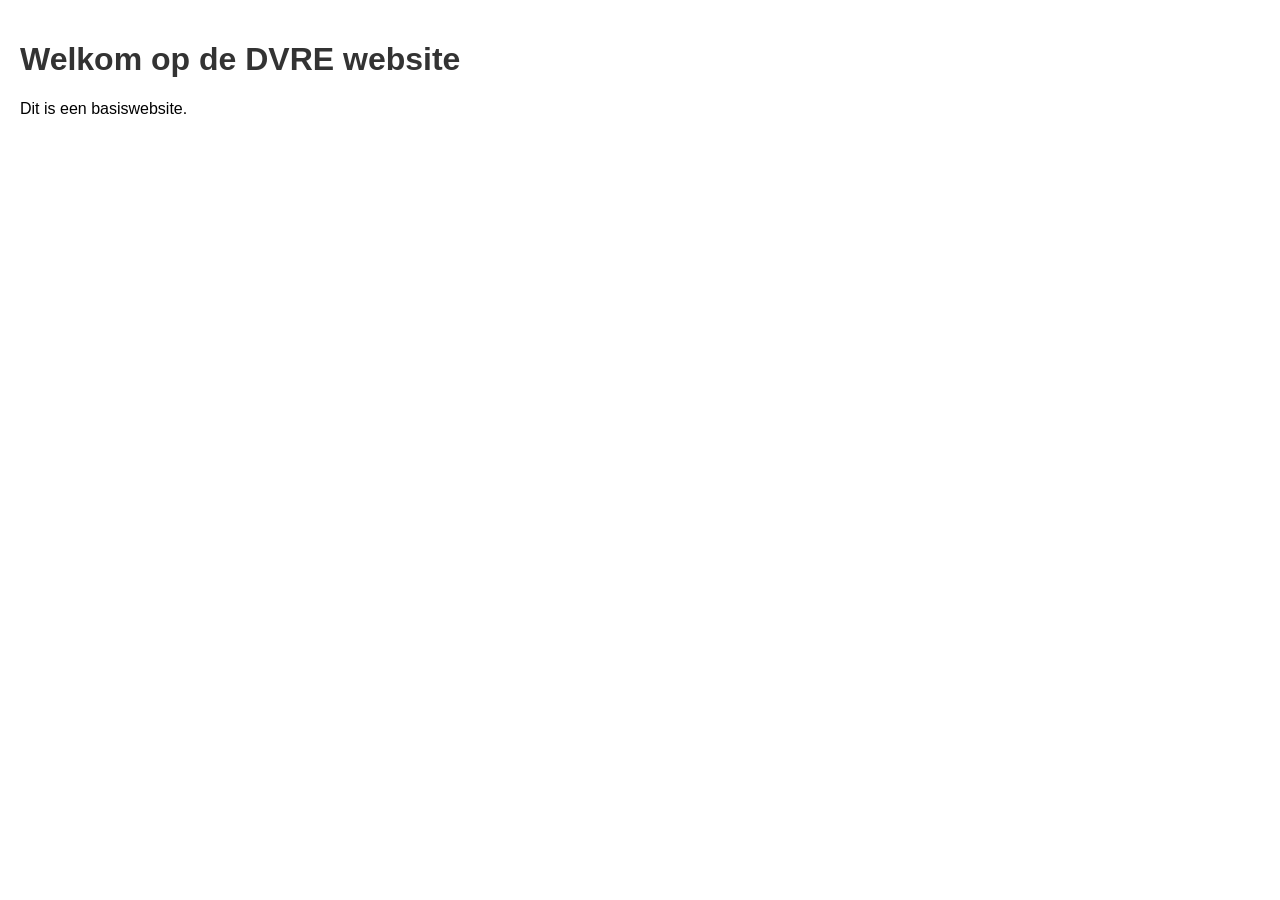
==== index.html @ 561b9177 "Initial commit: DVRE project with HTML, CSS en JS Co-Authored-By: Claude Sonnet 4.6 <noreply@anthrop" ====
<!DOCTYPE html>
<html lang="nl">
<head>
    <meta charset="UTF-8">
    <meta name="viewport" content="width=device-width, initial-scale=1.0">
    <title>DVRE Website</title>
    <link rel="stylesheet" href="css/style.css">
</head>
<body>
    <h1>Welkom op de DVRE website</h1>
    <p>Dit is een basiswebsite.</p>
    <script src="js/script.js"></script>
</body>
</html>
---- css/style.css ----
/* Basis CSS stijlen */
body {
    font-family: Arial, sans-serif;
    margin: 0;
    padding: 20px;
}

h1 {
    color: #333;
}
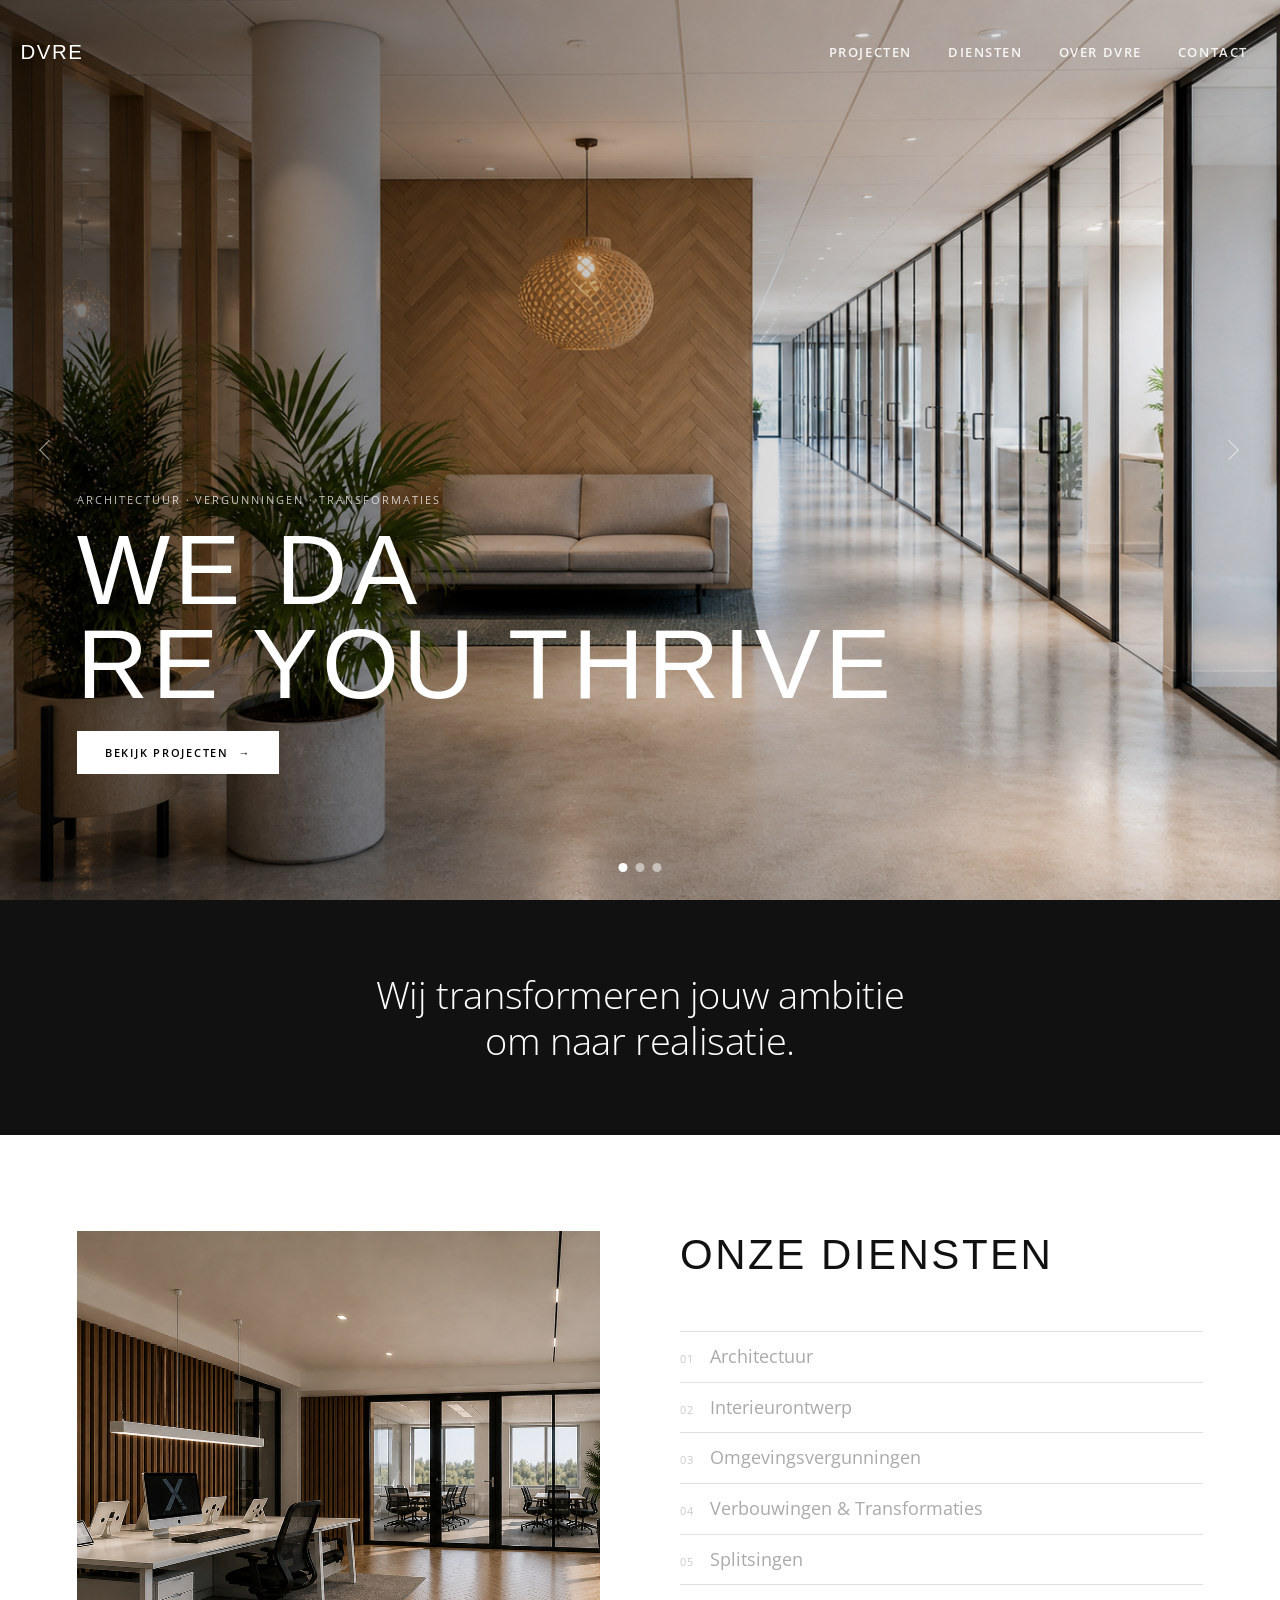
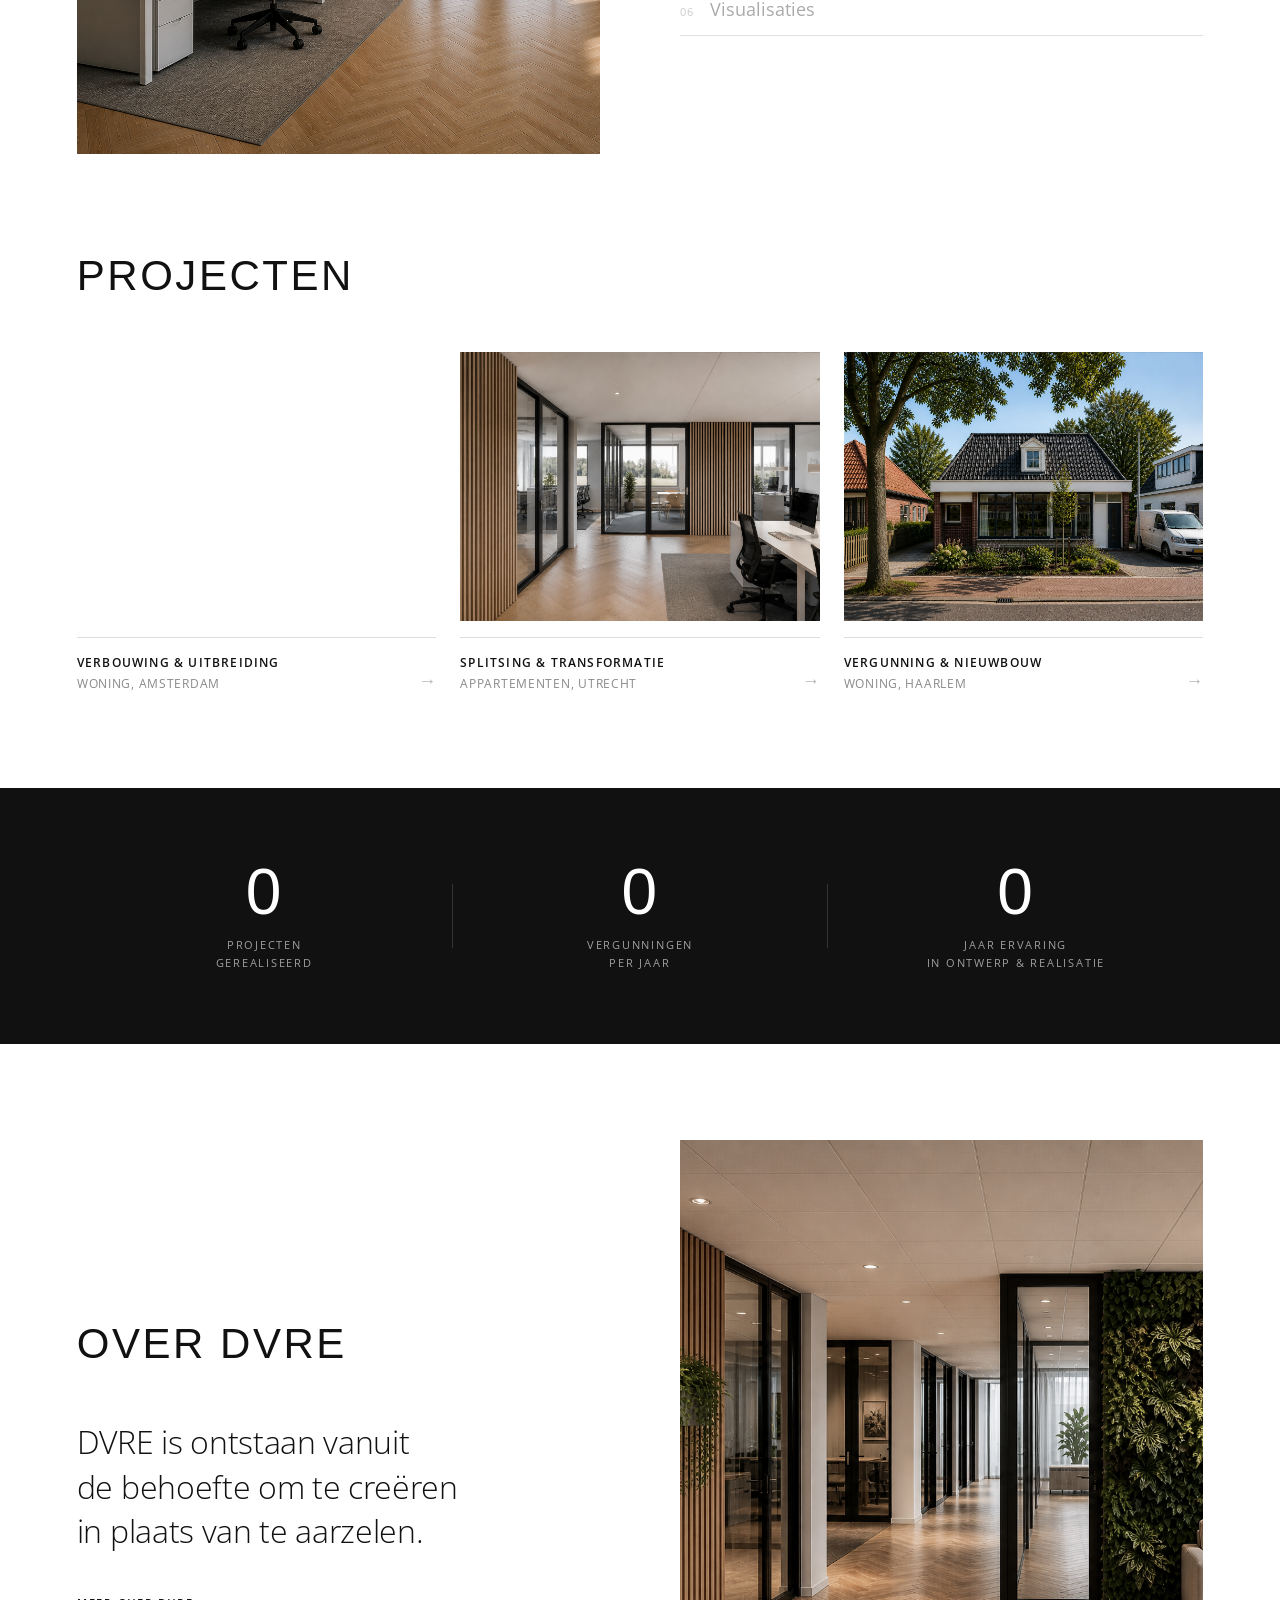
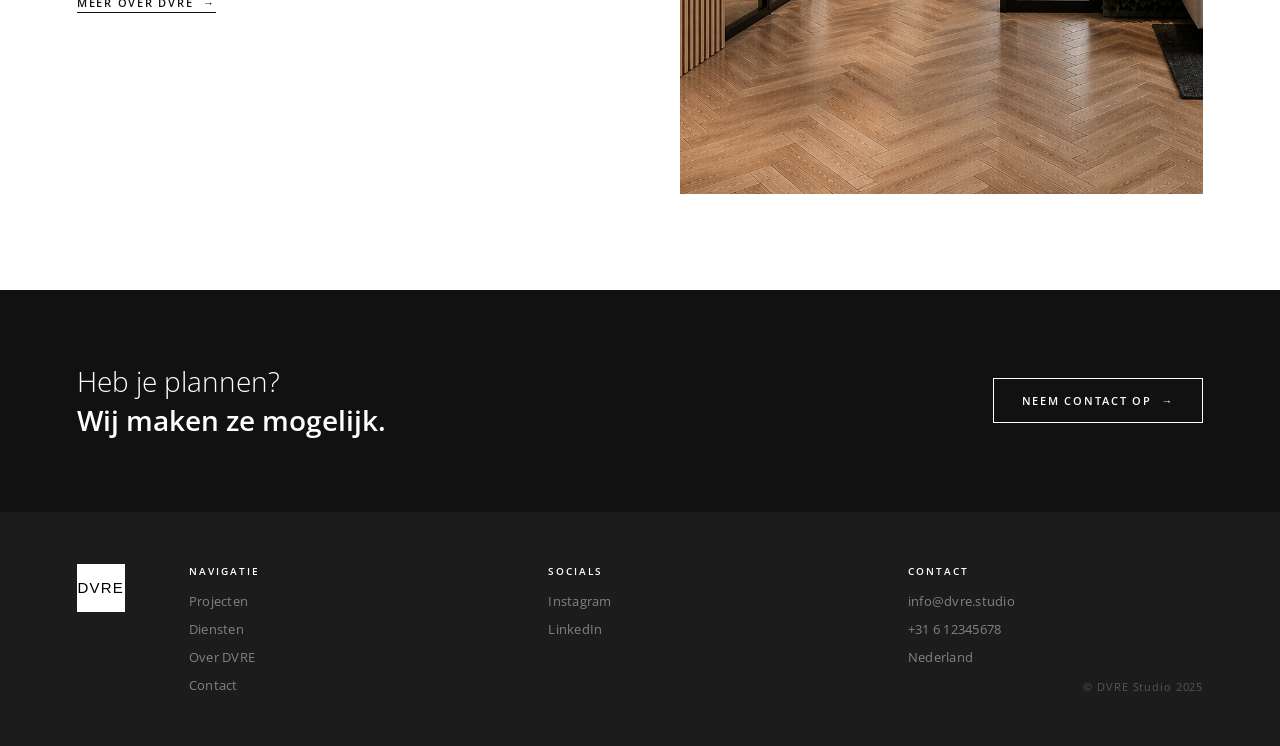
==== commit 1531172d: "Voeg subpagina's toe en verbeter website - Nieuwe pagina's: projecten.html, diensten.html, over.html" ====
--- a/index.html
+++ b/index.html
@@ -3,12 +3,248 @@
 <head>
     <meta charset="UTF-8">
     <meta name="viewport" content="width=device-width, initial-scale=1.0">
-    <title>DVRE Website</title>
-    <link rel="stylesheet" href="css/style.css">
+    <title>DVRE</title>
+    <link rel="stylesheet" href="css/style.css?v=37">
 </head>
 <body>
-    <h1>Welkom op de DVRE website</h1>
-    <p>Dit is een basiswebsite.</p>
+
+    <!-- Intro overlay -->
+    <div id="intro">
+        <div id="intro-letters">
+            <span class="letter" style="animation-delay: 0s">D</span>
+            <span class="letter" style="animation-delay: 0.18s">V</span>
+            <span class="letter" style="animation-delay: 0.36s">R</span>
+            <span class="letter" style="animation-delay: 0.54s">E</span>
+        </div>
+    </div>
+
+    <!-- Navigatiebalk -->
+    <header id="navbar">
+        <div id="logo">
+            <span>DVRE</span>
+        </div>
+        <nav id="main-nav">
+            <a href="projecten.html">Projecten</a>
+            <a href="diensten.html">Diensten</a>
+            <a href="over.html">Over DVRE</a>
+            <a href="contact.html">Contact</a>
+        </nav>
+        <button id="hamburger" aria-label="Menu">
+            <span></span><span></span><span></span>
+        </button>
+    </header>
+
+    <!-- Mobiel menu -->
+    <div id="mobile-menu">
+        <button id="mobile-close">✕</button>
+        <nav id="mobile-nav">
+            <a href="projecten.html">Projecten</a>
+            <a href="diensten.html">Diensten</a>
+            <a href="over.html">Over DVRE</a>
+            <a href="contact.html">Contact</a>
+        </nav>
+    </div>
+
+    <!-- Hero slider -->
+    <section id="hero">
+        <div class="slide active" style="background-image: url('images/Slider/Slider 01.png');"></div>
+        <div class="slide" style="background-image: url('images/Slider/Slider 02.png');"></div>
+        <div class="slide" style="background-image: url('images/Slider/Slider 03.png');"></div>
+
+        <div id="hero-overlay"></div>
+
+        <div id="hero-text">
+            <p class="hero-label">Architectuur · Vergunningen · Transformaties</p>
+            <h1 class="hero-title">
+                We&nbsp;D<span class="letter-morph"><span class="lm-front">A</span><span class="lm-back">V</span></span>RE&nbsp;you&nbsp;THRIVE
+            </h1>
+            <a href="projecten.html" class="btn-primary">Bekijk projecten &nbsp;→</a>
+        </div>
+
+        <button class="slider-arrow" id="arrow-prev"></button>
+        <button class="slider-arrow" id="arrow-next"></button>
+        <div id="slider-dots">
+            <span class="dot active"></span>
+            <span class="dot"></span>
+            <span class="dot"></span>
+        </div>
+    </section>
+
+    <!-- Tagline blok -->
+    <section id="tagline-block">
+        <p id="tagline-text">Wij transformeren jouw ambitie<br>om naar realisatie.</p>
+    </section>
+
+    <!-- Diensten -->
+    <section id="diensten">
+        <div class="diensten-inner">
+
+            <!-- Foto links -->
+            <div id="diensten-img-panel" style="background-image: url('images/Onze diensten/Foto 01.png');"></div>
+
+            <!-- Tekst rechts -->
+            <div id="diensten-right">
+                <div class="section-header">
+                    <span class="section-label">Onze diensten</span>
+                    <div class="section-rule"></div>
+                </div>
+                <div class="diensten-list">
+                    <div class="dienst-row" data-index="0">
+                        <span class="dienst-num">01</span>
+                        <span class="dienst-name">Architectuur</span>
+                    </div>
+                    <div class="dienst-row" data-index="1">
+                        <span class="dienst-num">02</span>
+                        <span class="dienst-name">Interieurontwerp</span>
+                    </div>
+                    <div class="dienst-row" data-index="2">
+                        <span class="dienst-num">03</span>
+                        <span class="dienst-name">Omgevingsvergunningen</span>
+                    </div>
+                    <div class="dienst-row" data-index="3">
+                        <span class="dienst-num">04</span>
+                        <span class="dienst-name">Verbouwingen &amp; Transformaties</span>
+                    </div>
+                    <div class="dienst-row" data-index="4">
+                        <span class="dienst-num">05</span>
+                        <span class="dienst-name">Splitsingen</span>
+                    </div>
+                    <div class="dienst-row" data-index="5">
+                        <span class="dienst-num">06</span>
+                        <span class="dienst-name">Visualisaties</span>
+                    </div>
+                </div>
+                <div class="diensten-desc-wrap">
+                    <div class="dienst-desc" data-index="0">
+                        <p>Goed ontwerp begint met luisteren. Bij DVRE vertalen we jouw wensen, de plek en de context naar architectuur die klopt — niet alleen op papier, maar ook in gebruik.</p>
+                    </div>
+                    <div class="dienst-desc" data-index="1">
+                        <p>Een ruimte bepaalt hoe je je voelt. Wij ontwerpen interieurs die niet alleen mooi zijn, maar die werken. Licht, materiaal en proporties — alles is bewust gekozen.</p>
+                    </div>
+                    <div class="dienst-desc" data-index="2">
+                        <p>Vergunningen zijn het fundament van elk bouwproject. Bij DVRE begeleiden we het traject van vooroverleg tot definitieve beschikking — zonder verrassingen.</p>
+                    </div>
+                    <div class="dienst-desc" data-index="3">
+                        <p>Bestaande gebouwen hebben karakter. DVRE geeft bestaande panden nieuw leven — met respect voor het verleden en oog voor de toekomst.</p>
+                    </div>
+                    <div class="dienst-desc" data-index="4">
+                        <p>Van één woning naar meerdere zelfstandige eenheden — van technische haalbaarheid en vergunningstraject tot de indeling en het ontwerp per eenheid.</p>
+                    </div>
+                    <div class="dienst-desc" data-index="5">
+                        <p>Voordat de eerste steen wordt gelegd, laat DVRE zien hoe het eruit gaat zien. Beelden die het gevoel van de ruimte overbrengen.</p>
+                    </div>
+                </div>
+            </div>
+
+        </div>
+    </section>
+
+    <!-- Projecten -->
+    <section id="projecten">
+        <div class="section-header">
+            <span class="section-label">Projecten</span>
+            <div class="section-rule"></div>
+        </div>
+        <div class="projecten-grid">
+            <div class="project-card">
+                <div class="project-img" style="background-image: url('images/Projecten homepage/Project 01.png');"></div>
+                <div class="project-info">
+                    <div>
+                        <p class="project-type">Verbouwing &amp; Uitbreiding</p>
+                        <p class="project-loc">Woning, Amsterdam</p>
+                    </div>
+                    <span class="project-arrow">→</span>
+                </div>
+            </div>
+            <div class="project-card">
+                <div class="project-img" style="background-image: url('images/Projecten homepage/Project 02.png');"></div>
+                <div class="project-info">
+                    <div>
+                        <p class="project-type">Splitsing &amp; Transformatie</p>
+                        <p class="project-loc">Appartementen, Utrecht</p>
+                    </div>
+                    <span class="project-arrow">→</span>
+                </div>
+            </div>
+            <div class="project-card">
+                <div class="project-img" style="background-image: url('images/Projecten homepage/Project 03.png');"></div>
+                <div class="project-info">
+                    <div>
+                        <p class="project-type">Vergunning &amp; Nieuwbouw</p>
+                        <p class="project-loc">Woning, Haarlem</p>
+                    </div>
+                    <span class="project-arrow">→</span>
+                </div>
+            </div>
+        </div>
+    </section>
+
+    <!-- Stats -->
+    <section id="stats">
+        <div class="stat">
+            <span class="stat-num" data-target="20">0</span>
+            <span class="stat-label">Projecten<br>gerealiseerd</span>
+        </div>
+        <div class="stat-divider"></div>
+        <div class="stat">
+            <span class="stat-num" data-target="10">0</span>
+            <span class="stat-label">Vergunningen<br>per jaar</span>
+        </div>
+        <div class="stat-divider"></div>
+        <div class="stat">
+            <span class="stat-num" data-target="5">0</span>
+            <span class="stat-label">Jaar ervaring<br>in ontwerp &amp; realisatie</span>
+        </div>
+    </section>
+
+    <!-- Over DVRE -->
+    <section id="over">
+        <div id="over-text">
+            <div class="section-header">
+                <span class="section-label">Over DVRE</span>
+                <div class="section-rule"></div>
+            </div>
+            <p class="over-quote">DVRE is ontstaan vanuit<br>de behoefte om te creëren<br>in plaats van te aarzelen.</p>
+            <a href="#" class="btn-secondary">Meer over DVRE &nbsp;→</a>
+        </div>
+        <div id="over-img" style="background-image: url('images/Over ons/Over ons.png');"></div>
+    </section>
+
+    <!-- Contact CTA -->
+    <section id="contact-cta">
+        <div id="cta-text">
+            <p>Heb je plannen?</p>
+            <p><strong>Wij maken ze mogelijk.</strong></p>
+        </div>
+        <a href="#" class="btn-primary btn-outline">Neem contact op &nbsp;→</a>
+    </section>
+
+    <!-- Footer -->
+    <footer id="footer">
+        <div id="footer-logo">
+            <div id="footer-logo-box"><span>DVRE</span></div>
+        </div>
+        <div class="footer-col">
+            <p class="footer-heading">Navigatie</p>
+            <a href="#">Projecten</a>
+            <a href="#">Diensten</a>
+            <a href="#over">Over DVRE</a>
+            <a href="#contact-cta">Contact</a>
+        </div>
+        <div class="footer-col">
+            <p class="footer-heading">Socials</p>
+            <a href="#">Instagram</a>
+            <a href="#">LinkedIn</a>
+        </div>
+        <div class="footer-col">
+            <p class="footer-heading">Contact</p>
+            <a href="#">info@dvre.studio</a>
+            <a href="#">+31 6 12345678</a>
+            <span>Nederland</span>
+        </div>
+        <div id="footer-copy">© DVRE Studio 2025</div>
+    </footer>
+
     <script src="js/script.js"></script>
 </body>
-</html>+</html>
--- a/css/style.css
+++ b/css/style.css
@@ -1,10 +1,797 @@
-/* Basis CSS stijlen */
+/* =====================
+   FONTS
+   ===================== */
+@font-face {
+    font-family: 'Open Sans';
+    src: url('../fonts/OpenSans-Light.ttf') format('truetype');
+    font-weight: 300;
+    font-style: normal;
+    font-display: swap;
+}
+@font-face {
+    font-family: 'Open Sans';
+    src: url('../fonts/OpenSans-Regular.ttf') format('truetype');
+    font-weight: 400;
+    font-style: normal;
+    font-display: swap;
+}
+@font-face {
+    font-family: 'Open Sans';
+    src: url('../fonts/OpenSans-Medium.ttf') format('truetype');
+    font-weight: 500;
+    font-style: normal;
+    font-display: swap;
+}
+@font-face {
+    font-family: 'Open Sans';
+    src: url('../fonts/OpenSans-SemiBold.ttf') format('truetype');
+    font-weight: 600;
+    font-style: normal;
+    font-display: swap;
+}
+
+/* =====================
+   RESET & BASE
+   ===================== */
+*, *::before, *::after { margin: 0; padding: 0; box-sizing: border-box; }
+
+html { scroll-behavior: smooth; }
+
 body {
-    font-family: Arial, sans-serif;
-    margin: 0;
-    padding: 20px;
-}
-
-h1 {
-    color: #333;
-}+    font-family: 'Open Sans', Arial, sans-serif;
+    background: #fff;
+    color: #111;
+    overflow-x: hidden;
+}
+
+/* =====================
+   INTRO
+   ===================== */
+#intro {
+    position: fixed;
+    inset: 0;
+    background: #000;
+    display: flex;
+    align-items: center;
+    justify-content: center;
+    z-index: 9999;
+    transition: opacity 1.4s ease;
+}
+
+#intro.fade-out { opacity: 0; pointer-events: none; }
+
+#intro-letters { display: flex; gap: 0.04em; }
+
+.letter {
+    color: #fff;
+    font-family: 'Futura PT Condensed', 'Futura PT', 'Futura', 'Century Gothic', Arial Narrow, sans-serif;
+    font-size: 126px;
+    font-weight: 500;
+    font-stretch: condensed;
+    letter-spacing: 0.08em;
+    text-transform: uppercase;
+    opacity: 0;
+    animation: letterIn 0.35s ease forwards;
+}
+
+@keyframes letterIn {
+    from { opacity: 0; transform: translateY(8px); }
+    to   { opacity: 1; transform: translateY(0); }
+}
+
+/* =====================
+   NAVBAR
+   ===================== */
+#navbar {
+    position: fixed;
+    top: 20px;
+    left: 0;
+    width: 100%;
+    display: flex;
+    align-items: center;
+    padding: 0 32px 0 20px;
+    z-index: 1000;
+    opacity: 0;
+    transition: opacity 0.6s ease;
+}
+
+#navbar.visible { opacity: 1; }
+
+/* Logo */
+#logo {
+    display: flex;
+    align-items: center;
+    justify-content: center;
+    width: 64px;
+    height: 64px;
+    background: #000;
+    flex-shrink: 0;
+    transition: background 0.4s ease;
+}
+
+#logo span {
+    color: #fff;
+    font-family: 'Futura PT Condensed', 'Futura PT', 'Futura', 'Century Gothic', Arial Narrow, sans-serif;
+    font-size: 20.4px;
+    font-weight: 500;
+    font-stretch: condensed;
+    letter-spacing: 0.08em;
+    text-transform: uppercase;
+    line-height: 1;
+    transition: color 0.4s ease;
+}
+
+/* Nav links */
+nav#main-nav { display: flex; gap: 36px; margin-left: auto; }
+
+nav#main-nav a {
+    color: #000;
+    font-size: 13.2px;
+    font-weight: 700;
+    letter-spacing: 0.12em;
+    text-transform: uppercase;
+    text-decoration: none;
+    opacity: 0.9;
+    transition: color 0.4s ease, opacity 0.2s;
+}
+
+nav#main-nav a:hover { opacity: 1; }
+
+/* Navbar over hero slider — logo doorzichtig */
+#navbar.on-hero #logo { background: transparent; }
+#navbar.on-hero #logo span { color: #fff; }
+#navbar.on-hero nav#main-nav a { color: #fff; }
+#navbar.on-hero #hamburger span { background: #fff; }
+
+/* Navbar op donkere sectie */
+#navbar.on-dark #logo { background: #fff; }
+#navbar.on-dark #logo span { color: #000; }
+#navbar.on-dark nav#main-nav a { color: #fff; }
+
+/* Hamburger (mobiel) */
+#hamburger {
+    display: none;
+    flex-direction: column;
+    gap: 5px;
+    background: none;
+    border: none;
+    cursor: pointer;
+    margin-left: auto;
+    padding: 8px;
+}
+
+#hamburger span {
+    display: block;
+    width: 24px;
+    height: 1.5px;
+    background: #000;
+    transition: background 0.3s;
+}
+
+#navbar.on-dark #hamburger span { background: #fff; }
+
+/* Mobiel menu overlay */
+#mobile-menu {
+    position: fixed;
+    inset: 0;
+    background: #000;
+    z-index: 8000;
+    display: flex;
+    flex-direction: column;
+    align-items: center;
+    justify-content: center;
+    opacity: 0;
+    pointer-events: none;
+    transition: opacity 0.4s ease;
+}
+
+#mobile-menu.open { opacity: 1; pointer-events: all; }
+
+#mobile-close {
+    position: absolute;
+    top: 28px;
+    right: 28px;
+    background: none;
+    border: none;
+    color: #fff;
+    font-size: 24px;
+    cursor: pointer;
+    opacity: 0.7;
+}
+
+#mobile-nav { display: flex; flex-direction: column; align-items: center; gap: 32px; }
+
+#mobile-nav a {
+    color: #fff;
+    font-family: 'Futura PT Condensed', 'Futura PT', 'Futura', 'Century Gothic', Arial Narrow, sans-serif;
+    font-size: 48px;
+    font-weight: 500;
+    font-stretch: condensed;
+    letter-spacing: 0.06em;
+    text-transform: uppercase;
+    text-decoration: none;
+    opacity: 0.85;
+    transition: opacity 0.2s;
+}
+
+#mobile-nav a:hover { opacity: 1; }
+
+/* =====================
+   HERO
+   ===================== */
+#hero { position: relative; height: 100vh; overflow: hidden; }
+
+.slide {
+    position: absolute;
+    inset: 0;
+    opacity: 0;
+    transition: opacity 1s ease;
+    background-size: cover;
+    background-position: center;
+}
+
+.slide.active { opacity: 1; }
+
+#hero-overlay {
+    position: absolute;
+    inset: 0;
+    background: linear-gradient(to right, rgba(0,0,0,0.55) 0%, rgba(0,0,0,0.15) 55%, transparent 100%);
+    z-index: 1;
+}
+
+#hero-text {
+    position: absolute;
+    bottom: 14%;
+    left: 6%;
+    z-index: 2;
+    color: #fff;
+    max-width: 90vw;
+}
+
+.hero-label {
+    font-size: 11px;
+    letter-spacing: 0.18em;
+    text-transform: uppercase;
+    opacity: 0.75;
+    margin-bottom: 16px;
+}
+
+.hero-title {
+    font-family: 'Futura PT Condensed', 'Futura PT', 'Futura', 'Century Gothic', Arial Narrow, sans-serif;
+    font-size: 99px;
+    font-weight: 500;
+    font-stretch: condensed;
+    letter-spacing: 0.04em;
+    line-height: 0.95;
+    text-transform: uppercase;
+    margin-bottom: 20px;
+}
+
+/* A → V flip animatie */
+.letter-morph {
+    display: inline-block;
+    position: relative;
+    perspective: 600px;
+}
+
+.lm-front,
+.lm-back {
+    display: inline-block;
+    backface-visibility: hidden;
+    transition: transform 0.7s cubic-bezier(0.4, 0, 0.2, 1);
+}
+
+.lm-back {
+    position: absolute;
+    left: 0;
+    top: 0;
+    transform: rotateY(180deg);
+}
+
+.letter-morph.flipped .lm-front { transform: rotateY(-180deg); }
+.letter-morph.flipped .lm-back  { transform: rotateY(0deg); }
+
+.hero-tagline {
+    font-size: 18px;
+    font-weight: 300;
+    line-height: 1.5;
+    margin-bottom: 32px;
+    opacity: 0.92;
+}
+
+/* Buttons */
+.btn-primary {
+    display: inline-block;
+    background: #fff;
+    color: #000;
+    font-size: 11px;
+    font-weight: 700;
+    letter-spacing: 0.16em;
+    text-transform: uppercase;
+    text-decoration: none;
+    padding: 14px 28px;
+    transition: background 0.2s, color 0.2s;
+}
+
+.btn-primary:hover { background: #000; color: #fff; }
+
+/* Slider pijlen */
+.slider-arrow {
+    position: absolute;
+    top: 50%;
+    transform: translateY(-50%);
+    background: none;
+    border: none;
+    cursor: pointer;
+    z-index: 10;
+    width: 40px;
+    height: 40px;
+    padding: 0;
+    opacity: 0.6;
+    transition: opacity 0.2s;
+}
+
+.slider-arrow:hover { opacity: 1; }
+
+.slider-arrow::before {
+    content: '';
+    display: block;
+    width: 14px;
+    height: 14px;
+    border-top: 1.5px solid #fff;
+    border-right: 1.5px solid #fff;
+}
+
+#arrow-prev { left: 28px; }
+#arrow-prev::before { transform: rotate(-135deg); margin-left: 14px; }
+#arrow-next { right: 28px; }
+#arrow-next::before { transform: rotate(45deg); margin-left: 10px; }
+
+#slider-dots {
+    position: absolute;
+    bottom: 28px;
+    left: 50%;
+    transform: translateX(-50%);
+    display: flex;
+    gap: 8px;
+    z-index: 10;
+}
+
+.dot {
+    width: 9px;
+    height: 9px;
+    border-radius: 50%;
+    background: rgba(255,255,255,0.5);
+    cursor: pointer;
+    transition: background 0.3s;
+}
+
+.dot.active { background: #fff; }
+
+/* =====================
+   GEDEELDE SECTIES
+   ===================== */
+section { padding: 96px 6%; }
+
+.section-header { margin-bottom: 52px; }
+
+.section-label {
+    font-family: 'Futura PT Condensed', 'Futura PT', 'Futura', 'Century Gothic', Arial Narrow, sans-serif;
+    font-size: 42px;
+    font-weight: 500;
+    font-stretch: condensed;
+    letter-spacing: 0.06em;
+    text-transform: uppercase;
+    color: #111;
+    display: block;
+    margin-bottom: 0;
+}
+
+.section-rule { display: none; }
+
+/* =====================
+   TAGLINE BLOK
+   ===================== */
+#tagline-block {
+    background: #111;
+    padding: 72px 6%;
+    display: flex;
+    align-items: center;
+    justify-content: center;
+}
+
+#tagline-text {
+    font-family: 'Open Sans', Arial, sans-serif;
+    font-size: 38px;
+    font-weight: 300;
+    letter-spacing: -0.01em;
+    text-transform: none;
+    color: #fff;
+    text-align: center;
+    line-height: 1.2;
+    max-width: 90vw;
+}
+
+/* =====================
+   DIENSTEN
+   ===================== */
+#diensten {
+    background: #fff;
+    padding: 96px 6% 0;
+}
+
+.diensten-inner {
+    display: grid;
+    grid-template-columns: 1fr 1fr;
+    gap: 80px;
+    align-items: start;
+}
+
+/* Foto paneel links */
+#diensten-img-panel {
+    aspect-ratio: 1/1;
+    width: 100%;
+    background-size: cover;
+    background-position: center;
+}
+
+/* Tekst paneel rechts */
+#diensten-right {
+    display: flex;
+    flex-direction: column;
+}
+
+/* Lijst */
+.diensten-list {
+    display: flex;
+    flex-direction: column;
+    margin-bottom: 40px;
+}
+
+.dienst-row {
+    display: flex;
+    align-items: baseline;
+    gap: 16px;
+    padding: 14px 0;
+    border-top: 1px solid #e0e0e0;
+    cursor: pointer;
+    transition: color 0.25s ease, transform 0.25s ease;
+    color: #aaa;
+}
+
+.dienst-row:last-child { border-bottom: 1px solid #e0e0e0; }
+
+.dienst-row.active { color: #111; }
+.dienst-row:not(.active):hover { color: #555; transform: translateX(6px); }
+
+.dienst-num {
+    font-size: 11px;
+    font-weight: 400;
+    letter-spacing: 0.08em;
+    color: inherit;
+    flex-shrink: 0;
+    opacity: 0.6;
+}
+
+.dienst-name {
+    font-family: 'Open Sans', Arial, sans-serif;
+    font-size: 18px;
+    font-weight: 400;
+    letter-spacing: 0;
+    text-transform: none;
+    line-height: 1.2;
+}
+
+/* Beschrijving */
+.diensten-desc-wrap { position: relative; min-height: 80px; }
+
+.dienst-desc {
+    display: none;
+    animation: fadeInText 0.35s ease;
+}
+
+.dienst-desc.active { display: block; }
+
+.dienst-desc p {
+    font-size: 15px;
+    font-weight: 300;
+    line-height: 1.8;
+    color: #555;
+    max-width: 400px;
+}
+
+/* =====================
+   PROJECTEN
+   ===================== */
+#projecten { background: #fff; }
+
+.projecten-grid {
+    display: grid;
+    grid-template-columns: repeat(3, 1fr);
+    gap: 24px;
+}
+
+.project-card {
+    cursor: pointer;
+    text-decoration: none;
+    color: inherit;
+    display: block;
+}
+
+.project-img {
+    width: 100%;
+    aspect-ratio: 4/3;
+    background-size: cover;
+    background-position: center;
+    overflow: hidden;
+    position: relative;
+    transition: transform 0.5s ease;
+}
+
+.project-img::after {
+    content: '';
+    position: absolute;
+    inset: 0;
+    background: rgba(0,0,0,0);
+    transition: background 0.4s ease;
+}
+
+.project-card:hover .project-img { transform: scale(1.03); }
+.project-card:hover .project-img::after { background: rgba(0,0,0,0.12); }
+
+.project-info {
+    display: flex;
+    justify-content: space-between;
+    align-items: flex-end;
+    padding-top: 16px;
+    border-top: 1px solid #ddd;
+    margin-top: 16px;
+    transition: border-color 0.3s ease;
+}
+
+.project-card:hover .project-info { border-color: #111; }
+
+.project-type {
+    font-size: 12px;
+    font-weight: 700;
+    letter-spacing: 0.1em;
+    text-transform: uppercase;
+    margin-bottom: 4px;
+    transition: color 0.2s;
+}
+
+.project-loc { font-size: 12px; color: #888; letter-spacing: 0.06em; text-transform: uppercase; }
+
+.project-arrow {
+    font-size: 18px;
+    color: #111;
+    opacity: 0.3;
+    transition: opacity 0.3s ease, transform 0.3s ease;
+}
+.project-card:hover .project-arrow { opacity: 1; transform: translateX(4px); }
+
+/* =====================
+   STATS
+   ===================== */
+#stats {
+    background: #111;
+    color: #fff;
+    display: flex;
+    align-items: center;
+    justify-content: center;
+    padding: 72px 6%;
+}
+
+.stat {
+    flex: 1;
+    display: flex;
+    flex-direction: column;
+    align-items: center;
+    text-align: center;
+    gap: 12px;
+}
+
+.stat-num {
+    font-family: 'Futura PT Condensed', 'Futura PT', 'Futura', 'Century Gothic', Arial Narrow, sans-serif;
+    font-size: 64px;
+    font-weight: 500;
+    font-stretch: condensed;
+    letter-spacing: 0.02em;
+    line-height: 1;
+}
+
+.stat-label {
+    font-size: 11px;
+    letter-spacing: 0.16em;
+    text-transform: uppercase;
+    opacity: 0.6;
+    line-height: 1.6;
+}
+
+.stat-divider { width: 1px; height: 64px; background: rgba(255,255,255,0.15); flex-shrink: 0; }
+
+/* =====================
+   OVER DVRE
+   ===================== */
+#over {
+    display: grid;
+    grid-template-columns: 1fr 1fr;
+    gap: 80px;
+    align-items: center;
+    padding: 96px 6%;
+}
+
+.over-quote {
+    font-family: 'Open Sans', Arial, sans-serif;
+    font-size: 32px;
+    font-weight: 300;
+    line-height: 1.4;
+    letter-spacing: -0.01em;
+    margin-bottom: 36px;
+    color: #111;
+}
+
+.btn-secondary {
+    display: inline-block;
+    color: #111;
+    font-size: 11px;
+    font-weight: 700;
+    letter-spacing: 0.16em;
+    text-transform: uppercase;
+    text-decoration: none;
+    border-bottom: 1.5px solid #111;
+    padding-bottom: 2px;
+    transition: opacity 0.2s;
+}
+
+.btn-secondary:hover { opacity: 0.5; }
+
+#over-img {
+    aspect-ratio: 4/5;
+    width: 100%;
+    background-size: cover;
+    background-position: center;
+}
+
+/* =====================
+   CONTACT CTA
+   ===================== */
+#contact-cta {
+    background: #111;
+    color: #fff;
+    display: flex;
+    align-items: center;
+    justify-content: space-between;
+    padding: 72px 6%;
+}
+
+#cta-text p { font-size: 28px; font-weight: 300; line-height: 1.4; }
+#cta-text strong { font-weight: 700; }
+
+.btn-outline {
+    background: transparent;
+    color: #fff;
+    border: 1.5px solid #fff;
+    flex-shrink: 0;
+}
+
+.btn-outline:hover { background: #fff; color: #111; }
+
+/* =====================
+   FOOTER
+   ===================== */
+#footer {
+    background: #1c1c1c;
+    border-top: none;
+    padding: 52px 6%;
+    display: grid;
+    grid-template-columns: auto 1fr 1fr 1fr;
+    gap: 64px;
+    align-items: start;
+    position: relative;
+}
+
+#footer-logo-box {
+    width: 48px;
+    height: 48px;
+    background: #fff;
+    display: flex;
+    align-items: center;
+    justify-content: center;
+}
+
+#footer-logo-box span {
+    color: #000;
+    font-family: 'Futura PT Condensed', 'Futura PT', 'Futura', 'Century Gothic', Arial Narrow, sans-serif;
+    font-size: 15px;
+    font-weight: 500;
+    font-stretch: condensed;
+    letter-spacing: 0.08em;
+    text-transform: uppercase;
+}
+
+.footer-col { display: flex; flex-direction: column; gap: 10px; }
+
+.footer-heading {
+    font-size: 10px;
+    font-weight: 700;
+    letter-spacing: 0.2em;
+    text-transform: uppercase;
+    color: #fff;
+    margin-bottom: 4px;
+}
+
+.footer-col a, .footer-col span {
+    font-size: 13px;
+    color: rgba(255,255,255,0.45);
+    text-decoration: none;
+    letter-spacing: 0.02em;
+    transition: color 0.2s;
+}
+
+.footer-col a:hover { color: #fff; }
+
+#footer-copy {
+    position: absolute;
+    bottom: 52px;
+    right: 6%;
+    font-size: 11px;
+    color: rgba(255,255,255,0.25);
+    letter-spacing: 0.08em;
+}
+
+/* =====================
+   RESPONSIVE — TABLET
+   ===================== */
+@media (max-width: 768px) {
+    .diensten-inner { grid-template-columns: 1fr; gap: 40px; }
+    #diensten-img-panel { aspect-ratio: 16/9; }
+    .projecten-grid { grid-template-columns: repeat(2, 1fr); }
+    #over { grid-template-columns: 1fr; gap: 40px; }
+    #over-img { aspect-ratio: 16/9; }
+    #footer { grid-template-columns: 1fr 1fr; gap: 40px; }
+    #footer-logo { grid-column: 1 / -1; }
+    #footer-copy { position: static; margin-top: 8px; grid-column: 1 / -1; }
+    .hero-title { font-size: 88px; }
+    #tagline-text { font-size: 36px; }
+}
+
+/* =====================
+   RESPONSIVE — MOBIEL
+   ===================== */
+@media (max-width: 600px) {
+    /* Navbar */
+    nav#main-nav { display: none; }
+    #hamburger { display: flex; }
+
+    /* Hero */
+    .hero-title { font-size: 52px; }
+    .hero-tagline { font-size: 15px; }
+    #hero-text { left: 5%; bottom: 12%; }
+
+    /* Secties */
+    section { padding: 64px 5%; }
+    .section-label { font-size: 30px; }
+
+    /* Diensten */
+    .diensten-inner { grid-template-columns: 1fr; }
+
+    /* Projecten */
+    .projecten-grid { grid-template-columns: 1fr; }
+
+    /* Stats */
+    #stats { flex-direction: column; gap: 40px; padding: 56px 5%; }
+    .stat-divider { width: 40px; height: 1px; }
+    .stat-num { font-size: 52px; }
+
+    /* Over */
+    #over { grid-template-columns: 1fr; }
+
+    /* CTA */
+    #contact-cta { flex-direction: column; gap: 28px; text-align: center; padding: 56px 5%; }
+    #cta-text p { font-size: 20px; }
+
+    /* Footer */
+    #footer { grid-template-columns: 1fr; gap: 32px; }
+    #footer-copy { position: static; }
+}
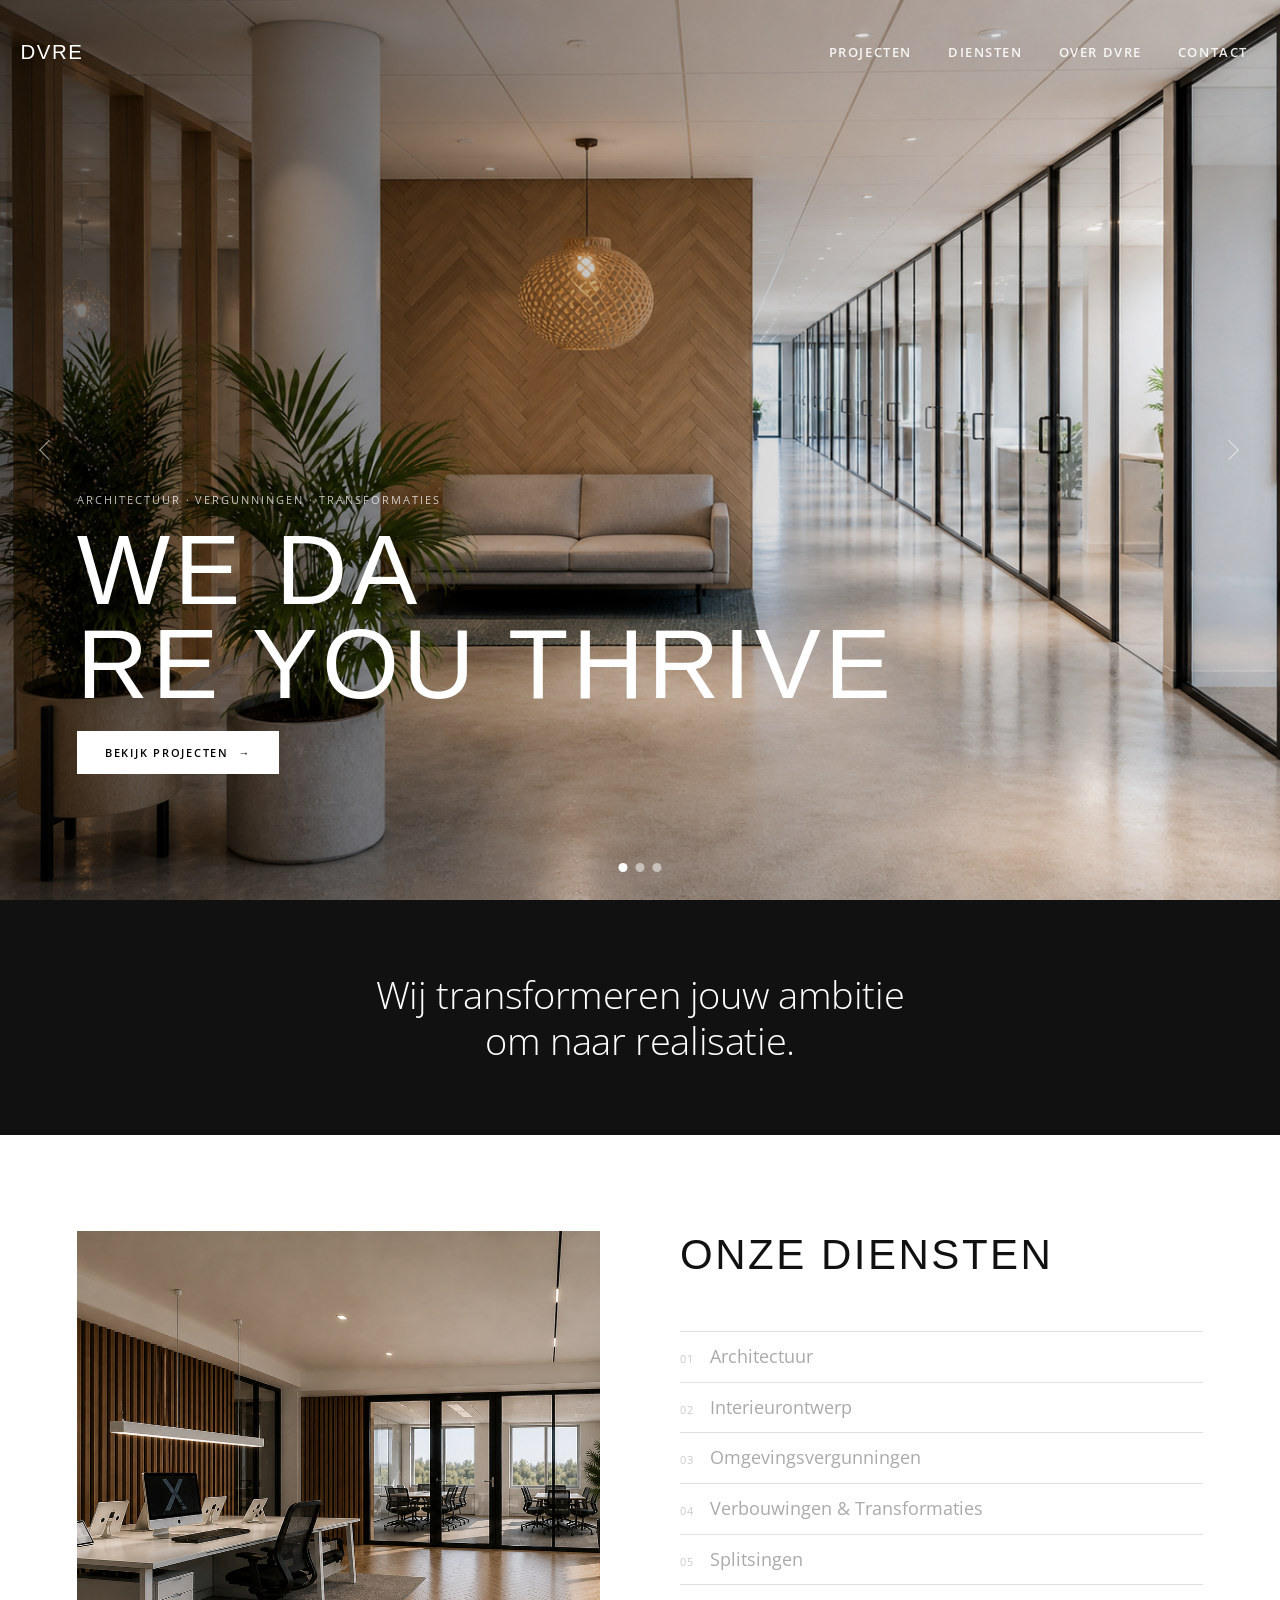
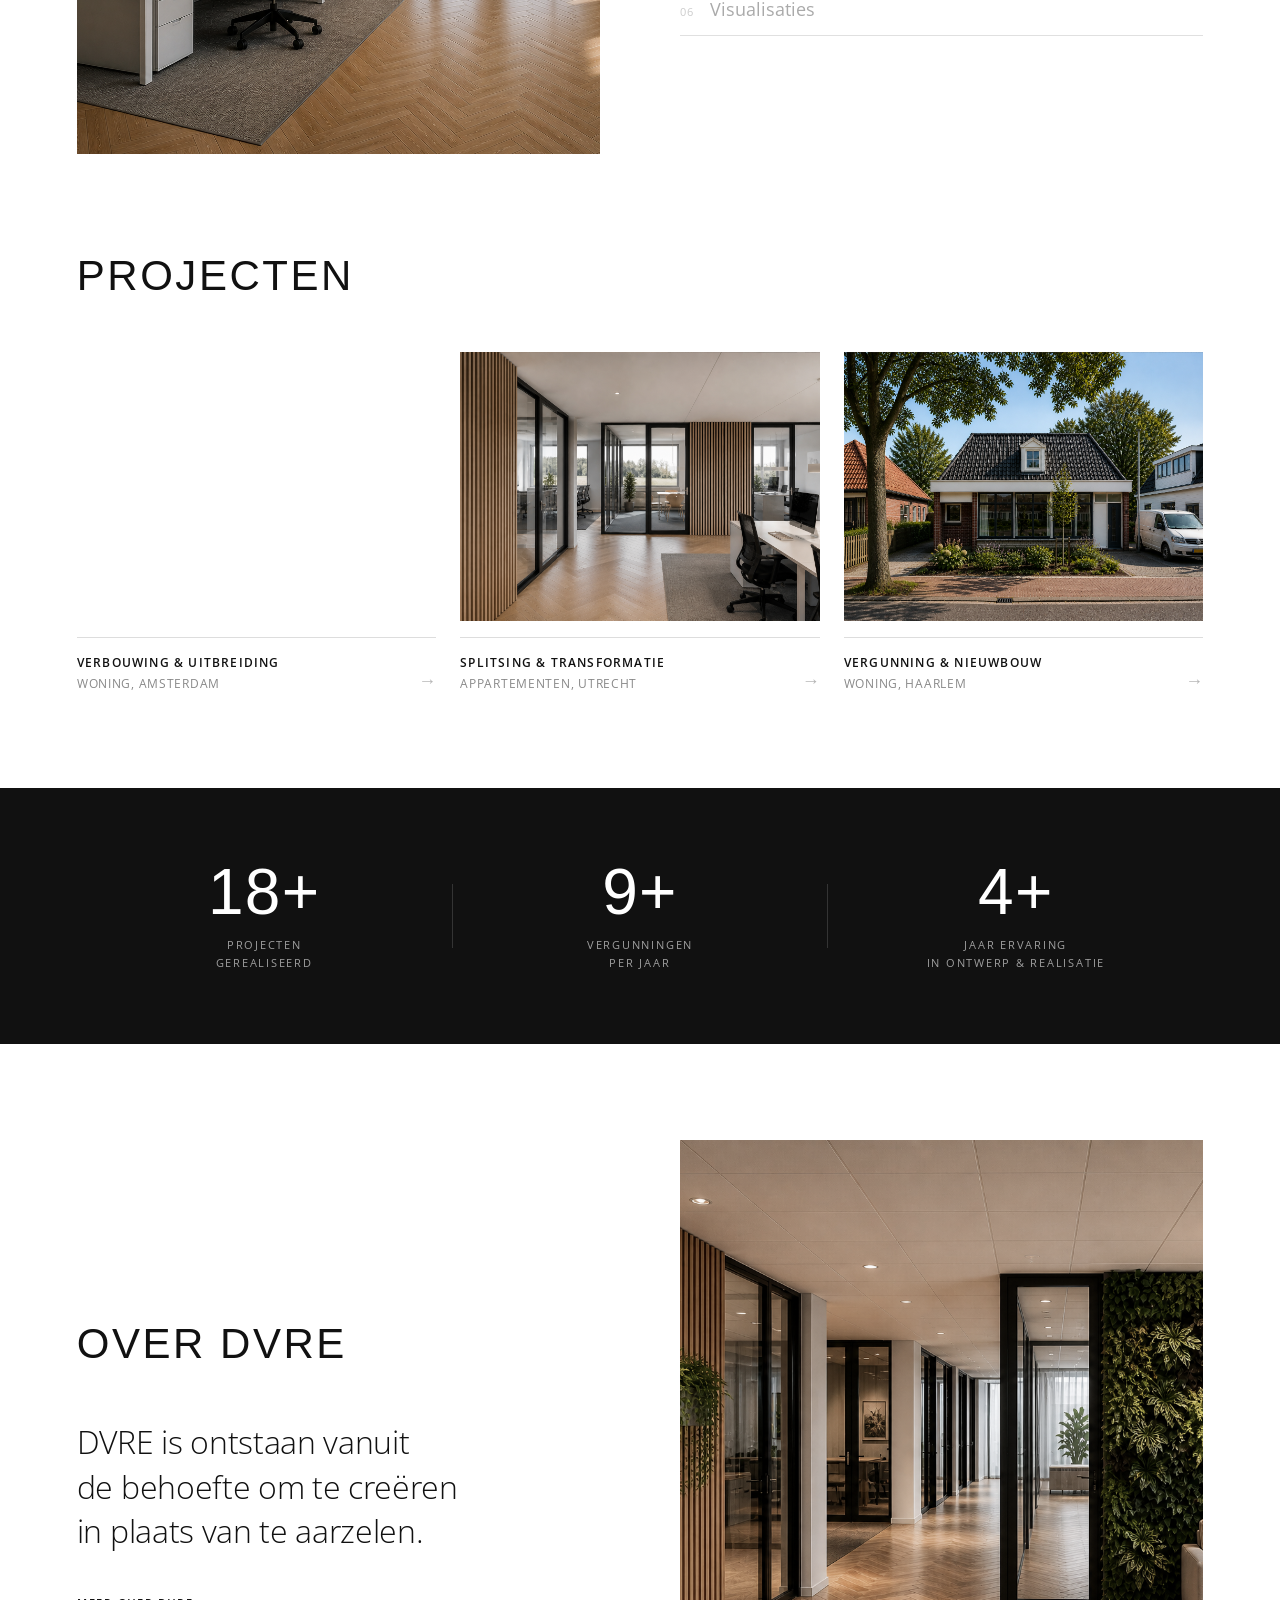
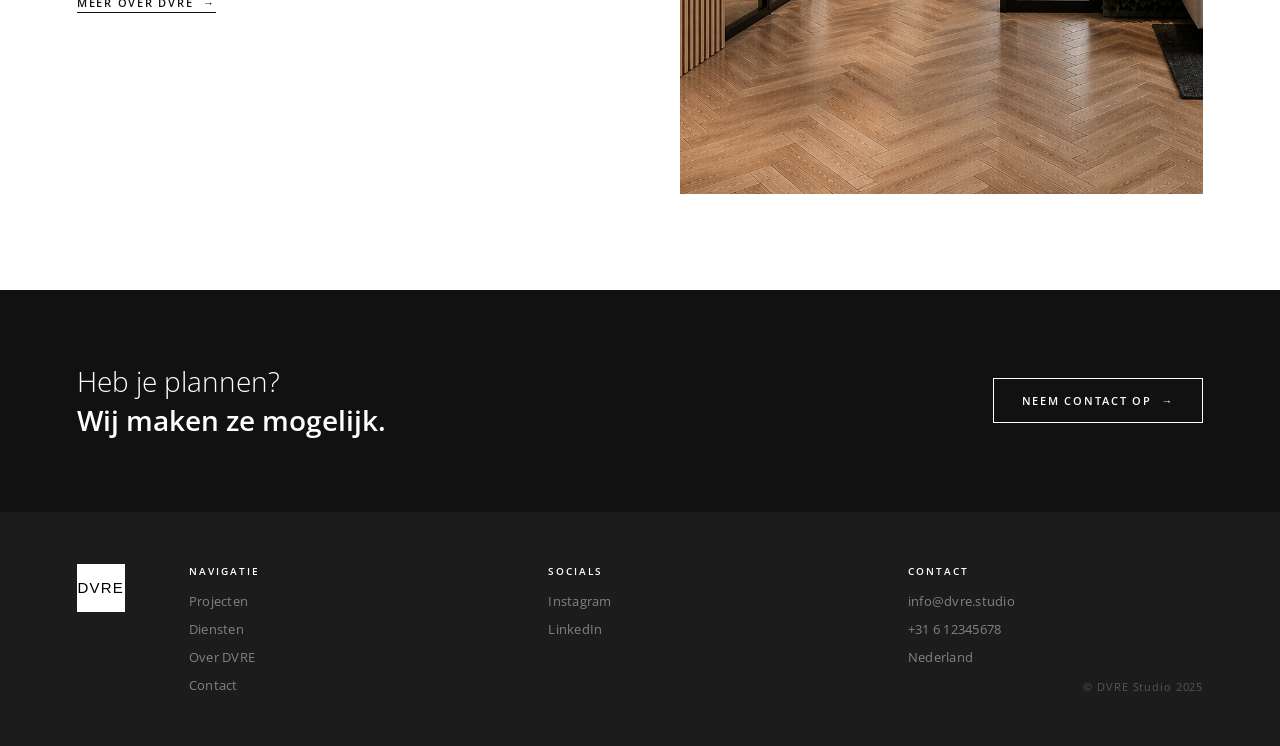
==== commit cbe5d88a: "Herontwerp subpagina's: navbar uniform, editoriaal projectenraster - Navbar op alle subpagina's iden" ====
--- a/index.html
+++ b/index.html
@@ -4,7 +4,7 @@
     <meta charset="UTF-8">
     <meta name="viewport" content="width=device-width, initial-scale=1.0">
     <title>DVRE</title>
-    <link rel="stylesheet" href="css/style.css?v=37">
+    <link rel="stylesheet" href="css/style.css?v=38">
 </head>
 <body>
 
--- a/css/style.css
+++ b/css/style.css
@@ -136,6 +136,13 @@
 }
 
 nav#main-nav a:hover { opacity: 1; }
+
+/* Actieve paginalink */
+nav#main-nav a.nav-active {
+    border-bottom: 1.5px solid currentColor;
+    padding-bottom: 2px;
+    opacity: 1;
+}
 
 /* Navbar over hero slider — logo doorzichtig */
 #navbar.on-hero #logo { background: transparent; }
@@ -795,3 +802,130 @@
     #footer { grid-template-columns: 1fr; gap: 32px; }
     #footer-copy { position: static; }
 }
+
+/* =====================
+   PROJECTEN PAGINA
+   ===================== */
+#projecten-section {
+    padding-top: 84px;
+}
+
+/* Volledig breed project */
+.proj-full {
+    display: block;
+    text-decoration: none;
+    position: relative;
+    overflow: hidden;
+}
+
+.proj-full .proj-img {
+    width: 100%;
+    aspect-ratio: 21/9;
+    background-size: cover;
+    background-position: center;
+    transition: transform 0.9s ease;
+    display: block;
+}
+
+.proj-full:hover .proj-img { transform: scale(1.02); }
+
+/* 2-koloms rij */
+.proj-duo {
+    display: grid;
+    grid-template-columns: 1fr 1fr;
+    gap: 3px;
+    background: #e8e8e8;
+}
+
+/* Project kaart */
+.proj-card {
+    display: block;
+    text-decoration: none;
+    position: relative;
+    overflow: hidden;
+    background: #fff;
+}
+
+.proj-card .proj-img {
+    width: 100%;
+    aspect-ratio: 4/5;
+    background-size: cover;
+    background-position: center;
+    transition: transform 0.9s ease;
+    display: block;
+}
+
+.proj-card:hover .proj-img { transform: scale(1.04); }
+
+/* Overlay met tekst onderaan */
+.proj-overlay {
+    position: absolute;
+    bottom: 0; left: 0; right: 0;
+    padding: 56px 36px 28px;
+    background: linear-gradient(to top, rgba(0,0,0,0.6) 0%, transparent 100%);
+    display: flex;
+    flex-direction: column;
+    gap: 5px;
+}
+
+.proj-type-label {
+    font-size: 10px;
+    letter-spacing: 0.16em;
+    text-transform: uppercase;
+    color: rgba(255,255,255,0.65);
+    font-weight: 600;
+}
+
+.proj-title-label {
+    font-size: 17px;
+    font-weight: 300;
+    color: #fff;
+    letter-spacing: 0.01em;
+}
+
+/* Quote blok */
+.proj-quote-block {
+    padding: 100px 8%;
+    background: #111;
+    display: flex;
+    flex-direction: column;
+    align-items: flex-start;
+    gap: 28px;
+}
+
+.proj-quote-text {
+    font-family: 'Futura PT Condensed', 'Futura PT', 'Futura', 'Century Gothic', Arial Narrow, sans-serif;
+    font-size: 56px;
+    font-weight: 500;
+    font-stretch: condensed;
+    letter-spacing: 0.03em;
+    text-transform: uppercase;
+    color: #fff;
+    line-height: 1.05;
+    max-width: 820px;
+}
+
+.proj-quote-attr {
+    font-size: 11px;
+    letter-spacing: 0.18em;
+    text-transform: uppercase;
+    color: rgba(255,255,255,0.35);
+    font-weight: 600;
+}
+
+/* Responsive projecten pagina */
+@media (max-width: 768px) {
+    #projecten-section { padding-top: 70px; }
+    .proj-full .proj-img { aspect-ratio: 4/3; }
+    .proj-duo { grid-template-columns: 1fr; }
+    .proj-card .proj-img { aspect-ratio: 4/3; }
+    .proj-quote-text { font-size: 36px; }
+    .proj-quote-block { padding: 64px 5%; }
+}
+
+/* =====================
+   SUBPAGINA SECTIE OFFSET
+   ===================== */
+.subpage-start {
+    padding-top: 100px;
+}
